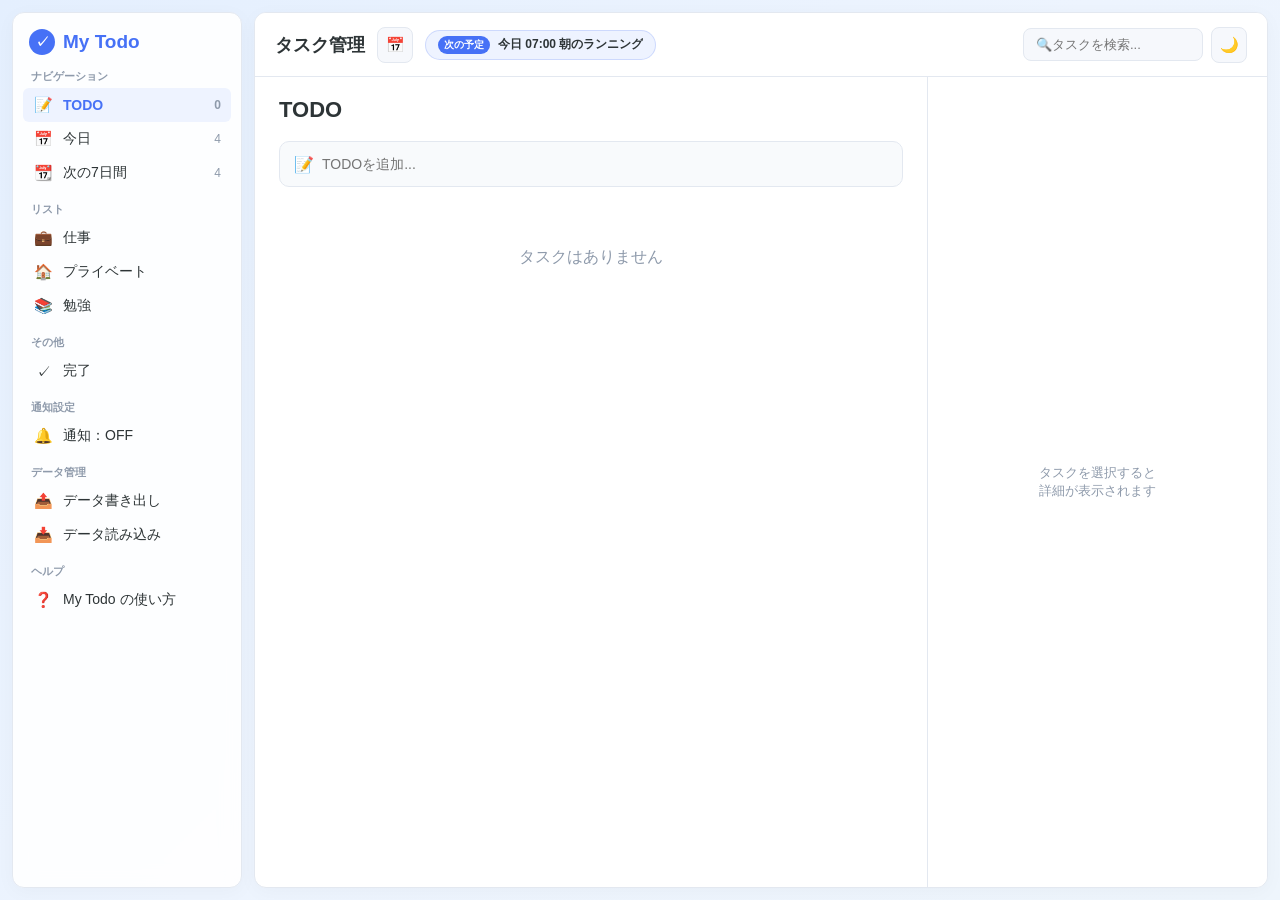
==== index.html @ b2e6bfae "２" ====
<!doctype html>
<html lang="ja">
  <head>
    <meta charset="UTF-8" />
    <meta name="viewport" content="width=device-width, initial-scale=1.0" />

    <title>My Todo</title>

    <style>
      /* =========================
   基本設定（ライト / ダーク変数）
========================= */

      :root {
        --primary: #4671f6;
        --primary-light: #eef3ff;

        --bg: #eaf1fa;
        --white: #ffffff;

        --text: #2d3436;
        --sub-text: #8e9aab;

        --border: #e3e8f0;

        --red: #ff5252;
        --yellow: #ffb300;
        --green: #2ed573;

        --sidebar-width: 230px;
        --detail-width: 340px;

        --radius: 12px;

        --body-gradient: linear-gradient(
          135deg,
          #e4effe 0%,
          #edf4fe 50%,
          #eef5fc 100%
        );
        --sidebar-bg: rgba(255, 255, 255, 0.9);
        --hover-bg: #f1f5fd;
        --search-bg: #f6f8fc;
        --add-bg: #f8fafc;
        --modal-bg: #ffffff;
        --modal-overlay: rgba(20, 25, 35, 0.3);
        --memo-content-bg: #f8fafc;
        --task-border: #f2f4f8;
      }

      /* ダークモード時の変数上書き */
      body.dark-mode {
        --primary: #5c84ff;
        --primary-light: #1e294b;

        --bg: #121824;
        --white: #1a2232;

        --text: #f1f5f9;
        --sub-text: #94a3b8;

        --border: #2a3649;

        --red: #ff6b6b;
        --yellow: #ffc107;
        --green: #2ed573;

        --body-gradient: linear-gradient(
          135deg,
          #0d111a 0%,
          #131b29 50%,
          #161f30 100%
        );
        --sidebar-bg: rgba(26, 34, 50, 0.9);
        --hover-bg: #243049;
        --search-bg: #111722;
        --add-bg: #111722;
        --modal-bg: #1a2232;
        --modal-overlay: rgba(5, 8, 13, 0.6);
        --memo-content-bg: #111722;
        --task-border: #243049;
      }

      * {
        box-sizing: border-box;
      }

      body {
        margin: 0;
        font-family:
          -apple-system, BlinkMacSystemFont, "Segoe UI", "Noto Sans JP",
          sans-serif;

        color: var(--text);
        background: var(--body-gradient);
        min-height: 100vh;
        transition:
          background 0.3s,
          color 0.3s;
      }

      button,
      input,
      textarea,
      select {
        font: inherit;
      }

      button {
        cursor: pointer;
      }

      /* =========================
   アプリ全体
========================= */

      .app {
        display: flex;
        height: 100vh;
        height: 100dvh;
        overflow: hidden;
        padding: 12px;
        gap: 12px;
        position: relative;
      }

      /* =========================
   サイドバー
========================= */

      .sidebar {
        width: var(--sidebar-width);
        background: var(--sidebar-bg);
        backdrop-filter: blur(10px);
        border: 1px solid var(--border);
        border-radius: var(--radius);

        display: flex;
        flex-direction: column;

        padding: 14px 10px;
        box-shadow: 0 4px 20px rgba(0, 0, 0, 0.03);
        overflow-y: auto;
        overflow-x: hidden;
        transition: width 0.3s, padding 0.3s;
        flex-shrink: 0;
      }

      .logo {
        display: flex;
        align-items: center;
        gap: 8px;

        padding: 2px 6px 14px;

        font-size: 19px;
        font-weight: 700;
        color: var(--primary);
      }

      .logo-icon {
        width: 26px;
        height: 26px;

        border-radius: 50%;

        background: var(--primary);
        color: white;

        display: flex;
        align-items: center;
        justify-content: center;

        font-size: 14px;
        flex-shrink: 0;
      }

      .sidebar-section {
        margin-bottom: 12px;
      }

      .sidebar-title {
        padding: 0 8px;
        margin-bottom: 4px;

        color: var(--sub-text);
        font-size: 11px;
        font-weight: 600;
        white-space: nowrap;
      }

      .nav-item {
        display: flex;
        align-items: center;
        gap: 10px;

        width: 100%;
        padding: 8px 10px;

        border: 0;
        border-radius: 6px;

        background: transparent;
        color: var(--text);

        text-align: left;
        font-size: 14px;

        transition: 0.15s;
        white-space: nowrap;
        overflow: hidden;
      }

      .nav-item:hover {
        background: var(--hover-bg);
      }

      .nav-item.active {
        background: var(--primary-light);
        color: var(--primary);
        font-weight: 600;
      }

      .nav-icon {
        width: 20px;
        text-align: center;
        flex-shrink: 0;
        font-size: 15px;
      }

      .nav-text {
        overflow: hidden;
        text-overflow: ellipsis;
      }

      .nav-count {
        margin-left: auto;
        color: var(--sub-text);
        font-size: 12px;
        flex-shrink: 0;
      }

      /* =========================
   メイン
========================= */

      .main {
        flex: 1;

        display: flex;
        flex-direction: column;

        min-width: 0;
        background: var(--white);
        border: 1px solid var(--border);
        border-radius: var(--radius);
        box-shadow: 0 4px 20px rgba(0, 0, 0, 0.03);
        overflow: hidden;
        transition:
          background 0.3s,
          border-color 0.3s;
      }

      /* =========================
   ヘッダー
========================= */

      .header {
        min-height: 64px;
        padding: 10px 20px;

        display: flex;
        align-items: center;
        justify-content: space-between;
        gap: 12px;

        background: var(--white);
        border-bottom: 1px solid var(--border);
        transition:
          background 0.3s,
          border-color 0.3s;
      }

      .header-left-group {
        display: flex;
        align-items: center;
        gap: 12px;
        min-width: 0;
        flex-shrink: 1;
      }

      .header-title {
        font-size: 18px;
        font-weight: 700;
        white-space: nowrap;
      }

      /* 「次の予定」ウィジェット */
      .header-upcoming {
        display: flex;
        align-items: center;
        gap: 8px;
        background: var(--primary-light);
        border: 1px solid rgba(70, 113, 246, 0.2);
        border-radius: 20px;
        padding: 5px 12px;
        font-size: 12px;
        color: var(--primary);
        max-width: 240px;
        cursor: pointer;
        transition: 0.15s;
        flex-shrink: 1;
        min-width: 0;
      }

      .header-upcoming:hover {
        opacity: 0.85;
      }

      .upcoming-label {
        font-weight: 700;
        font-size: 10px;
        background: var(--primary);
        color: var(--white);
        padding: 2px 6px;
        border-radius: 10px;
        white-space: nowrap;
        flex-shrink: 0;
      }

      .upcoming-content {
        font-weight: 600;
        overflow: hidden;
        text-overflow: ellipsis;
        white-space: nowrap;
        color: var(--text);
      }

      /* アイコン共通ボタン */
      .header-icon-btn {
        background: var(--search-bg);
        border: 1px solid var(--border);
        border-radius: 8px;
        width: 36px;
        height: 36px;
        display: flex;
        align-items: center;
        justify-content: center;
        font-size: 15px;
        transition: 0.15s;
        color: var(--text);
        flex-shrink: 0;
      }

      .header-icon-btn:hover {
        background: var(--primary-light);
        border-color: var(--primary);
        color: var(--primary);
      }

      .header-right {
        display: flex;
        align-items: center;
        gap: 8px;
        flex-shrink: 0;
      }

      .search {
        width: 180px;
        max-width: 100%;
        padding: 8px 12px;
        border: 1px solid var(--border);
        border-radius: 8px;
        outline: none;
        background: var(--search-bg);
        color: var(--text);
        font-size: 13px;
        transition: width 0.2s;
      }

      .search:focus {
        border-color: var(--primary);
        background: var(--white);
      }

      /* =========================
   1ヶ月カレンダーモーダル
========================= */

      .calendar-modal {
        position: fixed;
        inset: 0;
        display: none;
        align-items: center;
        justify-content: center;
        background: var(--modal-overlay);
        z-index: 300;
      }

      .calendar-modal.show {
        display: flex;
      }

      .calendar-box {
        width: 380px;
        max-width: calc(100% - 30px);
        background: var(--modal-bg);
        border: 1px solid var(--border);
        border-radius: 14px;
        padding: 25px;
        box-shadow: 0 20px 50px rgba(0, 0, 0, 0.15);
      }

      .cal-header {
        display: flex;
        align-items: center;
        justify-content: space-between;
        margin-bottom: 20px;
      }

      .cal-header h3 {
        margin: 0;
        font-size: 16px;
      }

      .cal-nav-btn {
        background: transparent;
        border: 1px solid var(--border);
        border-radius: 6px;
        width: 30px;
        height: 30px;
        display: flex;
        align-items: center;
        justify-content: center;
        color: var(--text);
      }

      .cal-nav-btn:hover {
        background: var(--hover-bg);
      }

      .cal-grid {
        display: grid;
        grid-template-columns: repeat(7, 1fr);
        gap: 4px;
        text-align: center;
      }

      .cal-weekdays {
        font-size: 12px;
        font-weight: 600;
        color: var(--sub-text);
        padding-bottom: 8px;
      }

      .cal-cell {
        aspect-ratio: 1;
        display: flex;
        flex-direction: column;
        align-items: center;
        justify-content: center;
        border-radius: 8px;
        font-size: 13px;
        cursor: pointer;
        position: relative;
        transition: 0.1s;
      }

      .cal-cell:hover {
        background: var(--primary-light);
      }

      .cal-cell.other-month {
        color: var(--sub-text);
        opacity: 0.4;
      }

      .cal-cell.today {
        border: 1px solid var(--primary);
        font-weight: bold;
      }

      .cal-cell.selected {
        background: var(--primary) !important;
        color: white;
      }

      .cal-cell-dot {
        width: 4px;
        height: 4px;
        background: var(--primary);
        border-radius: 50%;
        position: absolute;
        bottom: 5px;
      }

      .cal-cell.selected .cal-cell-dot {
        background: white;
      }

      /* =========================
   本文全文・ヘルプモーダル共通
========================= */

      .memo-modal {
        position: fixed;
        inset: 0;
        display: none;
        align-items: center;
        justify-content: center;
        background: var(--modal-overlay);
        z-index: 300;
      }

      .memo-modal.show {
        display: flex;
      }

      .memo-modal-box {
        width: 450px;
        max-width: calc(100% - 30px);
        background: var(--modal-bg);
        border: 1px solid var(--border);
        border-radius: 14px;
        padding: 25px;
        box-shadow: 0 20px 50px rgba(0, 0, 0, 0.15);
      }

      .memo-modal-header {
        display: flex;
        align-items: center;
        justify-content: space-between;
        margin-bottom: 15px;
      }

      .memo-modal-header h3 {
        margin: 0;
        font-size: 16px;
        color: var(--text);
      }

      .memo-modal-close {
        background: transparent;
        border: 0;
        font-size: 20px;
        color: var(--sub-text);
        cursor: pointer;
      }

      .memo-modal-content {
        font-size: 14px;
        line-height: 1.6;
        color: var(--text);
        white-space: pre-wrap;
        word-break: break-all;
        max-height: 350px;
        overflow-y: auto;
        background: var(--memo-content-bg);
        padding: 14px;
        border-radius: 8px;
        border: 1px solid var(--border);
      }

      /* =========================
   真ん中の1週間カレンダーバー
========================= */

      .week-strip {
        display: none;
        align-items: center;
        gap: 6px;
        overflow-x: auto;
        padding-bottom: 4px;
        max-width: 100%;
      }

      .week-strip.show {
        display: flex;
      }

      .week-strip-item {
        background: var(--white);
        border: 1px solid var(--border);
        border-radius: 8px;
        width: 38px;
        height: 44px;
        display: flex;
        flex-direction: column;
        align-items: center;
        justify-content: center;
        cursor: pointer;
        position: relative;
        transition: 0.15s;
        flex-shrink: 0;
      }

      .week-strip-item:hover {
        border-color: var(--primary);
        background: var(--primary-light);
      }

      .week-strip-item.selected {
        background: var(--primary);
        border-color: var(--primary);
        color: white;
      }

      .ws-dayname {
        font-size: 9px;
        color: var(--sub-text);
      }

      .week-strip-item.selected .ws-dayname {
        color: rgba(255, 255, 255, 0.8);
      }

      .ws-daynum {
        font-size: 12px;
        font-weight: bold;
      }

      .ws-dot {
        width: 3px;
        height: 3px;
        background: var(--primary);
        border-radius: 50%;
        position: absolute;
        bottom: 3px;
      }

      .week-strip-item.selected .ws-dot {
        background: white;
      }

      /* =========================
   コンテンツ
========================= */

      .content {
        flex: 1;
        display: flex;
        min-height: 0;
        position: relative;
      }

      /* =========================
   タスクエリア
========================= */

      .task-area {
        flex: 1;
        padding: 20px 24px;
        overflow-y: auto;
      }

      .page-top {
        display: flex;
        align-items: center;
        justify-content: space-between;
        gap: 12px;
        margin-bottom: 18px;
        flex-wrap: wrap;
      }

      .page-title {
        font-size: 22px;
        font-weight: 700;
      }

      .page-subtitle {
        margin-top: 4px;
        color: var(--sub-text);
        font-size: 13px;
        display: none;
      }

      /* 完了画面用の全削除ボタン */
      .delete-all-button {
        border: 1px solid var(--border);
        border-radius: 9px;
        padding: 8px 14px;
        background: var(--white);
        color: var(--sub-text);
        font-weight: 600;
        font-size: 13px;
        display: none;
        transition: 0.15s;
      }

      .delete-all-button.show {
        display: inline-block;
      }

      .delete-all-button:hover {
        background: var(--hover-bg);
        color: var(--text);
        border-color: var(--primary);
      }

      /* =========================
   タイトル直下のクイック追加バー
========================= */

      .add-task {
        display: flex;
        gap: 10px;
        margin-bottom: 20px;
        background: var(--add-bg);
        border: 1px solid var(--border);
        border-radius: 10px;
        padding: 8px 14px;
        align-items: center;
        transition: 0.2s;
        cursor: pointer;
      }

      .add-task:hover {
        border-color: var(--primary);
        background: var(--white);
      }

      .add-task.hidden {
        display: none;
      }

      .add-task-input-wrap {
        flex: 1;
        display: flex;
        align-items: center;
        gap: 8px;
        pointer-events: none;
      }

      .add-task-icon {
        color: var(--sub-text);
        font-size: 16px;
        flex-shrink: 0;
      }

      .add-task input {
        width: 100%;
        border: 0;
        outline: none;
        padding: 6px 0;
        background: transparent;
        font-size: 14px;
        pointer-events: none;
        color: var(--text);
      }

      /* =========================
   タスクグループ
========================= */

      .task-group {
        margin-bottom: 24px;
      }

      .group-title {
        display: flex;
        align-items: center;
        gap: 7px;
        margin-bottom: 8px;
        font-size: 13px;
        font-weight: 700;
        color: var(--sub-text);
      }

      .group-title span {
        color: var(--sub-text);
        font-weight: 400;
      }

      /* =========================
   タスク
========================= */

      .task {
        display: flex;
        align-items: center;
        gap: 12px;
        min-height: 50px;
        padding: 8px 12px;
        border-bottom: 1px solid var(--task-border);
        background: transparent;
        transition: 0.15s;
      }

      .task:hover {
        background: var(--primary-light);
        border-radius: 8px;
      }

      .checkbox {
        width: 19px;
        height: 19px;
        border: 1.5px solid var(--sub-text);
        border-radius: 4px;
        flex-shrink: 0;
        background: var(--white);
        position: relative;
      }

      .checkbox:hover {
        border-color: var(--primary);
      }

      .task:not(.completed) .checkbox:hover::after {
        content: "クリックして完了！";
        position: absolute;
        bottom: 135%;
        left: 50%;
        transform: translateX(-50%);
        background: #1e293b;
        color: #fff;
        font-size: 10px;
        font-weight: 500;
        padding: 3px 7px;
        border-radius: 4px;
        white-space: nowrap;
        pointer-events: none;
        z-index: 20;
        box-shadow: 0 2px 6px rgba(0, 0, 0, 0.15);
      }

      .task.completed .checkbox {
        background: var(--primary);
        border-color: var(--primary);
      }

      .task.completed .checkbox::after {
        content: "✓";
        position: absolute;
        color: white;
        font-size: 12px;
        font-weight: bold;
        left: 3px;
        top: -1px;
      }

      .task.completed .task-title {
        text-decoration: line-through;
        color: var(--sub-text);
      }

      .task-main {
        flex: 1;
        min-width: 0;
        cursor: pointer;
      }

      .task-title {
        font-size: 14px;
        overflow: hidden;
        text-overflow: ellipsis;
        white-space: nowrap;
      }

      .task-meta {
        display: flex;
        align-items: center;
        gap: 8px;
        margin-top: 3px;
        color: var(--sub-text);
        font-size: 11px;
        flex-wrap: wrap;
      }

      .task-memo-preview {
        overflow: hidden;
        text-overflow: ellipsis;
        white-space: nowrap;
        max-width: 200px;
        cursor: pointer;
        color: var(--sub-text);
        text-decoration: underline dotted;
      }

      .task-memo-preview:hover {
        color: var(--primary);
      }

      .priority {
        width: 6px;
        height: 6px;
        border-radius: 50%;
        flex-shrink: 0;
      }

      .priority.high {
        background: var(--red);
      }

      .priority.medium {
        background: var(--yellow);
      }

      .priority.low {
        background: var(--green);
      }

      .task-time {
        color: var(--sub-text);
        font-size: 12px;
        flex-shrink: 0;
      }

      .delete-task {
        border: 0;
        color: var(--sub-text);
        background: transparent;
        opacity: 0;
        transition: 0.15s;
        padding: 4px 8px;
        font-size: 16px;
      }

      .task:hover .delete-task {
        opacity: 1;
      }

      .delete-task:hover {
        color: var(--red);
      }

      /* =========================
   詳細パネル＆オーバーレイ
========================= */

      .detail-overlay {
        display: none;
        position: fixed;
        inset: 0;
        background: var(--modal-overlay);
        z-index: 140;
        opacity: 0;
        transition: opacity 0.25s ease;
      }

      .detail-overlay.show {
        display: block;
        opacity: 1;
      }

      .detail {
        width: var(--detail-width);
        background: var(--white);
        border-left: 1px solid var(--border);
        padding: 20px 22px;
        overflow-y: auto;
        display: flex;
        flex-direction: column;
        transition:
          background 0.3s,
          border-color 0.3s,
          transform 0.25s ease;
        flex-shrink: 0;
      }

      .detail-body {
        flex: 1;
        overflow-y: auto;
      }

      .detail-empty {
        height: 100%;
        display: flex;
        align-items: center;
        justify-content: center;
        text-align: center;
        color: var(--sub-text);
        font-size: 13px;
      }

      .detail-header {
        display: flex;
        justify-content: space-between;
        align-items: center;
        margin-bottom: 18px;
      }

      .detail-header h2 {
        margin: 0;
        font-size: 16px;
      }

      .close-detail {
        border: 0;
        background: transparent;
        color: var(--sub-text);
        font-size: 20px;
        padding: 4px 8px;
        cursor: pointer;
      }

      .detail-title {
        width: 100%;
        padding: 8px 0;
        border: 0;
        border-bottom: 1px solid var(--border);
        outline: none;
        font-size: 16px;
        font-weight: 600;
        background: transparent;
        color: var(--text);
      }

      .detail-row {
        padding: 12px 0;
        border-bottom: 1px solid var(--task-border);
      }

      .detail-label {
        margin-bottom: 6px;
        color: var(--sub-text);
        font-size: 12px;
      }

      .detail-value {
        display: flex;
        align-items: center;
        gap: 8px;
        font-size: 13px;
      }

      .form-select,
      .form-input {
        width: 100%;
        padding: 6px 10px;
        border: 1px solid var(--border);
        border-radius: 6px;
        outline: none;
        background: var(--search-bg);
        color: var(--text);
      }

      .form-select:focus,
      .form-input:focus {
        border-color: var(--primary);
        background: var(--white);
      }

      .priority-select-wrap {
        display: flex;
        align-items: center;
        gap: 10px;
      }

      .priority-badge-dot {
        width: 10px;
        height: 10px;
        border-radius: 50%;
        display: inline-block;
        flex-shrink: 0;
      }

      .priority-badge-dot.high {
        background-color: var(--red);
      }

      .priority-badge-dot.medium {
        background-color: var(--yellow);
      }

      .priority-badge-dot.low {
        background-color: var(--green);
      }

      .detail textarea {
        width: 100%;
        min-height: 120px;
        resize: vertical;
        border: 1px solid var(--border);
        border-radius: 6px;
        padding: 8px 10px;
        outline: none;
        color: var(--text);
        font-size: 13px;
        line-height: 1.5;
        background: var(--search-bg);
      }

      .detail textarea:focus {
        border-color: var(--primary);
        background: var(--white);
      }

      .detail-footer {
        padding-top: 15px;
        border-top: 1px solid var(--border);
        margin-top: auto;
        display: flex;
      }

      .save-detail-btn {
        flex: 1;
        padding: 10px;
        border: 0;
        border-radius: 8px;
        font-weight: 600;
        font-size: 14px;
        background: var(--primary);
        color: white;
        transition: 0.15s;
      }

      .save-detail-btn:hover {
        opacity: 0.9;
      }

      /* =========================
   空状態
========================= */

      .empty {
        padding: 40px 20px;
        text-align: center;
        color: var(--sub-text);
      }

      /* =========================================================
   レスポンシブ（画面分割・タブレット・画面幅短縮時の最適化）
========================================================= */

      /* 画面を半分にした時（1024px以下）のレイアウト調整 */
      @media (max-width: 1024px) {
        .sidebar {
          width: 68px;
          padding: 12px 6px;
        }

        .logo {
          justify-content: center;
          padding: 4px 0 12px;
        }

        .logo-text,
        .sidebar-title,
        .nav-text,
        .nav-count {
          display: none;
        }

        .nav-item {
          justify-content: center;
          padding: 10px 0;
        }

        .header-upcoming {
          max-width: 160px;
        }

        .search {
          width: 130px;
        }
      }

      /* 画面幅900px以下（画面を細めに半分分割した場合） */
      @media (max-width: 900px) {
        .app {
          padding: 0;
          gap: 0;
        }

        .sidebar {
          border-radius: 0;
          border-top: 0;
          border-bottom: 0;
          border-left: 0;
        }

        .main {
          border-radius: 0;
          border: 0;
        }

        /* 詳細パネルをドロワー化 */
        .detail {
          position: fixed;
          top: 0;
          right: 0;
          bottom: 0;
          width: 320px;
          max-width: 85vw;
          z-index: 150;
          box-shadow: -4px 0 25px rgba(0, 0, 0, 0.15);
          transform: translateX(100%);
        }

        .detail.mobile-show {
          transform: translateX(0);
        }

        .delete-task {
          opacity: 1;
        }
      }

      /* 画面幅640px以下（完全なスマホ・狭いウィンドウ幅） */
      @media (max-width: 640px) {
        .header {
          padding: 8px 12px;
        }

        .header-title {
          font-size: 15px;
        }

        .header-upcoming {
          display: none;
        }

        .search {
          width: 100px;
          font-size: 12px;
          padding: 6px 8px;
        }

        .task-area {
          padding: 16px 12px;
        }

        .page-title {
          font-size: 18px;
        }

        .week-strip-item {
          width: 34px;
          height: 40px;
        }

        .add-task {
          padding: 6px 10px;
        }
      }
    </style>
  </head>

  <body>
    <div class="app">
      <!-- =====================
        サイドバー
  ====================== -->

      <aside class="sidebar">
        <div class="logo">
          <div class="logo-icon">✓</div>
          <span class="logo-text">My Todo</span>
        </div>

        <div class="sidebar-section">
          <div class="sidebar-title">ナビゲーション</div>

          <button class="nav-item active" data-filter="memo" title="TODO">
            <span class="nav-icon">📝</span>
            <span class="nav-text">TODO</span>
            <span class="nav-count" id="memoCount">0</span>
          </button>

          <button class="nav-item" data-filter="today" title="今日">
            <span class="nav-icon">📅</span>
            <span class="nav-text">今日</span>
            <span class="nav-count" id="todayCount">0</span>
          </button>

          <button class="nav-item" data-filter="week" title="次の7日間">
            <span class="nav-icon">📆</span>
            <span class="nav-text">次の7日間</span>
            <span class="nav-count" id="weekCount">0</span>
          </button>
        </div>

        <div class="sidebar-section">
          <div class="sidebar-title">リスト</div>

          <button class="nav-item" data-category="仕事" title="仕事">
            <span class="nav-icon">💼</span>
            <span class="nav-text">仕事</span>
          </button>

          <button
            class="nav-item"
            data-category="プライベート"
            title="プライベート"
          >
            <span class="nav-icon">🏠</span>
            <span class="nav-text">プライベート</span>
          </button>

          <button class="nav-item" data-category="勉強" title="勉強">
            <span class="nav-icon">📚</span>
            <span class="nav-text">勉強</span>
          </button>
        </div>

        <div class="sidebar-section">
          <div class="sidebar-title">その他</div>

          <button class="nav-item" data-filter="completed" title="完了">
            <span class="nav-icon">✓</span>
            <span class="nav-text">完了</span>
          </button>
        </div>

        <!-- =====================
         プッシュ通知設定
    ====================== -->

        <div class="sidebar-section">
          <div class="sidebar-title">通知設定</div>

          <button class="nav-item" id="notificationBtn" title="通知のON/OFF切替">
            <span class="nav-icon">🔔</span>
            <span class="nav-text" id="notificationText">通知：OFF</span>
          </button>
        </div>

        <!-- =====================
         バックアップ機能
    ====================== -->

        <div class="sidebar-section">
          <div class="sidebar-title">データ管理</div>

          <button class="nav-item" id="exportBtn" title="データ書き出し">
            <span class="nav-icon">📤</span>
            <span class="nav-text">データ書き出し</span>
          </button>

          <button class="nav-item" id="importBtn" title="データ読み込み">
            <span class="nav-icon">📥</span>
            <span class="nav-text">データ読み込み</span>
          </button>
          <input
            type="file"
            id="importFile"
            accept=".json"
            style="display: none"
          />
        </div>

        <!-- =====================
         ヘルプ
    ====================== -->

        <div class="sidebar-section">
          <div class="sidebar-title">ヘルプ</div>

          <button class="nav-item" id="helpBtn" title="My Todo の使い方">
            <span class="nav-icon">❓</span>
            <span class="nav-text"> My Todo の使い方</span>
          </button>
        </div>
      </aside>

      <!-- =====================
        メイン
  ====================== -->

      <main class="main">
        <header class="header">
          <div class="header-left-group">
            <div class="header-title">タスク管理</div>

            <button
              class="header-icon-btn"
              id="openCalendarModal"
              title="月間カレンダーを開く"
            >
              📅
            </button>

            <div class="header-upcoming" id="upcomingTask">
              <span class="upcoming-label">次の予定</span>
              <span class="upcoming-content" id="upcomingTaskText"
                >予定なし</span
              >
            </div>
          </div>

          <div class="header-right">
            <input
              type="text"
              id="search"
              class="search"
              placeholder="🔍タスクを検索..."
            />

            <!-- ダークモード切り替えボタン -->
            <button
              class="header-icon-btn"
              id="darkModeBtn"
              title="ダークモード切替"
            >
              🌙
            </button>
          </div>
        </header>

        <div class="content">
          <!-- =====================
           タスクエリア
      ====================== -->

          <section class="task-area">
            <div class="page-top">
              <div>
                <div class="page-title" id="pageTitle">TODO</div>

                <div class="page-subtitle" id="pageSubtitle">
                  一時的なメモや未整理のタスク
                </div>
              </div>

              <div class="week-strip" id="weekStrip"></div>

              <button class="delete-all-button" id="deleteAllCompleted">
                完了済みのタスクを全削除
              </button>
            </div>

            <!-- クイック追加 -->

            <div class="add-task" id="quickAddTaskContainer">
              <div
                class="add-task-input-wrap"
                id="taskInputWrap"
                style="display: none"
              >
                <span class="add-task-icon">＋</span>
                <input
                  type="text"
                  id="quickInput"
                  placeholder="タスクを追加..."
                  readonly
                />
              </div>

              <div class="add-task-input-wrap" id="memoInputWrap">
                <span class="add-task-icon">📝</span>
                <input
                  type="text"
                  id="quickMemoInput"
                  placeholder="TODOを追加..."
                  readonly
                />
              </div>
            </div>

            <!-- タスク一覧 -->

            <div id="taskList"></div>
          </section>

          <!-- オーバーレイ（モバイル・ハーフスクリーン時用） -->
          <div class="detail-overlay" id="detailOverlay"></div>

          <!-- =====================
           詳細
      ====================== -->

          <aside class="detail" id="detailPanel">
            <div class="detail-empty">
              タスクを選択すると<br />
              詳細が表示されます
            </div>
          </aside>
        </div>
      </main>
    </div>

    <!-- =========================
     月間カレンダーモーダル
========================= -->

    <div class="calendar-modal" id="calendarModal">
      <div class="calendar-box">
        <div class="cal-header">
          <button class="cal-nav-btn" id="calPrevMonth">‹</button>
          <h3 id="calMonthTitle">2026年 9月</h3>
          <button class="cal-nav-btn" id="calNextMonth">›</button>
        </div>
        <div class="cal-grid cal-weekdays">
          <div>日</div>
          <div>月</div>
          <div>火</div>
          <div>水</div>
          <div>木</div>
          <div>金</div>
          <div>土</div>
        </div>
        <div class="cal-grid" id="calDaysGrid"></div>
      </div>
    </div>

    <!-- =========================
     本文全文表示モーダル
========================= -->

    <div class="memo-modal" id="memoModal">
      <div class="memo-modal-box">
        <div class="memo-modal-header">
          <h3 id="memoModalTitle">本文全文</h3>
          <button class="memo-modal-close" id="memoModalClose">×</button>
        </div>
        <div class="memo-modal-content" id="memoModalBody"></div>
      </div>
    </div>

    <!-- =========================
     使い方説明モーダル
========================= -->

    <div class="memo-modal" id="helpModal">
      <div class="memo-modal-box">
        <div class="memo-modal-header">
          <h3>❓ My Todo の使い方</h3>
          <button class="memo-modal-close" id="helpModalClose">×</button>
        </div>
        <div class="memo-modal-content">
          <b>1. タスクの追加と管理</b><br />
          ・「TODO」や「今日」、「次の7日間」からタスクを追加・確認できます。<br />
          ・タスクをクリックすると、詳細パネルで時間や優先度、メモを変更できます。<br />
          ・タスクのメモをクリックして全文を表示できます。<br />

          <b>2. タスクの検索</b><br />
          ・画面右上の「タスクを検索...」ボックスにキーワードを入力すると、一致するタスクをリアルタイムに絞り込んで表示できます。<br />

          <b>3. 次の予定機能</b><br />
          ・画面上部にある「次の予定」をクリックすると、一番近い予定の詳細（日付・時間・メモ）をその場で確認できます。<br />

          <b>4. ダークモード切り替え</b><br />
          ・画面右上の 🌙 マーク（または ☀️ マーク）を押すことで、画面のテーマをダークモード／ライトモードに切り替えることができます。<br />

          <b>5. プッシュ通知機能（ON/OFF切替・手動消去）</b><br />
          ・サイドバーの「通知：OFF/ON」ボタンを押すことで、いつでも通知の有効化と無効化を切り替えられます。<br />
          ・時間になると届く通知は、クリックするまで画面に残り続けます。<br />

          <b>6. データの保存と復元</b><br />
          ・📤データ書き出し：いま登録されているすべてのタスクを、ファイルとして保存（バックアップ）できます。<br />
          ・📥データ読み込み：バックアップしたデータを他の端末などで読み込むことでデータを引き継いで使用することができます。<br />

          <b>※注意</b>
          過ぎた予定は、ページの再読み込み（更新）をしないと「次の予定」に表示し続けてしまうことがあります。
        </div>
      </div>
    </div>

    <script>
      /* ==================================================
   TODO APP
================================================== */

      /* =========================
   初期データ
========================= */

      const initialTasks = [
        {
          id: 1,
          title: "朝のランニング",
          category: "プライベート",
          date: getToday(),
          time: "07:00",
          priority: "medium",
          completed: false,
          memo: "",
        },
        {
          id: 2,
          title: "メールを確認する",
          category: "仕事",
          date: getToday(),
          time: "09:00",
          priority: "high",
          completed: false,
          memo: "",
        },
        {
          id: 3,
          title: "仕事の報告書を作成",
          category: "仕事",
          date: getToday(),
          time: "13:00",
          priority: "high",
          completed: false,
          memo: "午後までに完成させる。提出先のフォーマットや上長への確認事項を忘れずにチェックする。",
        },
        {
          id: 4,
          title: "本を読む",
          category: "プライベート",
          date: getToday(),
          time: "22:00",
          priority: "low",
          completed: false,
          memo: "",
        },
        {
          id: 5,
          title: "会議に出席",
          category: "仕事",
          date: getTomorrow(),
          time: "13:00",
          priority: "high",
          completed: false,
          memo: "",
        },
        {
          id: 6,
          title: "仕事の報告書を確認",
          category: "仕事",
          date: getTomorrow(),
          time: "10:00",
          priority: "medium",
          completed: false,
          memo: "",
        },
        {
          id: 7,
          title: "家族に電話する",
          category: "プライベート",
          date: getDateAfter(2),
          time: "19:00",
          priority: "low",
          completed: false,
          memo: "",
        },
        {
          id: 8,
          title: "JavaScriptの勉強",
          category: "勉強",
          date: getDateAfter(3),
          time: "20:00",
          priority: "medium",
          completed: false,
          memo: "DOM操作について勉強。イベントリスナーやローカルストレージの活用方法を深掘りする。",
        },
      ];

      /* =========================
   データ
========================= */

      let tasks =
        JSON.parse(localStorage.getItem("myTodoTasks")) || initialTasks;

      let currentFilter = "memo";
      let currentCategory = null;
      let selectedTaskId = null;
      let selectedDateFilter = null;

      let calCurrentYear = new Date().getFullYear();
      let calCurrentMonth = new Date().getMonth();

      /* =========================
   ダークモード初期化
========================= */

      const darkModeBtn = document.getElementById("darkModeBtn");
      const savedDarkMode = localStorage.getItem("myTodoDarkMode") === "true";

      function updateDarkModeButtonTitle() {
        const isDark = document.body.classList.contains("dark-mode");
        darkModeBtn.title = isDark ? "ライトモード切替" : "ダークモード切替";
      }

      if (savedDarkMode) {
        document.body.classList.add("dark-mode");
        darkModeBtn.textContent = "☀️";
      }
      updateDarkModeButtonTitle();

      darkModeBtn.addEventListener("click", () => {
        document.body.classList.toggle("dark-mode");
        const isDark = document.body.classList.contains("dark-mode");
        localStorage.setItem("myTodoDarkMode", isDark);
        darkModeBtn.textContent = isDark ? "☀️" : "🌙";
        updateDarkModeButtonTitle();
      });

      /* =========================
   日付
========================= */

      function getToday() {
        const date = new Date();
        return formatDate(date);
      }

      function getTomorrow() {
        const date = new Date();
        date.setDate(date.getDate() + 1);
        return formatDate(date);
      }

      function getDateAfter(days) {
        const date = new Date();
        date.setDate(date.getDate() + days);
        return formatDate(date);
      }

      function formatDate(date) {
        const y = date.getFullYear();
        const m = String(date.getMonth() + 1).padStart(2, "0");
        const d = String(date.getDate()).padStart(2, "0");
        return `${y}-${m}-${d}`;
      }

      // 現在の「HH:MM」文字列を取得するヘルパー
      function getCurrentTimeString() {
        const now = new Date();
        const h = String(now.getHours()).padStart(2, "0");
        const m = String(now.getMinutes()).padStart(2, "0");
        return `${h}:${m}`;
      }

      /* =========================
   ヘルパー機能（今日を含めず、明日から7日間内か判定）
========================= */

      function isWithinNext7Days(dateStr) {
        if (!dateStr) return false;

        const tomorrow = new Date();
        tomorrow.setDate(tomorrow.getDate() + 1);
        tomorrow.setHours(0, 0, 0, 0);

        const limit = new Date();
        limit.setDate(limit.getDate() + 7);
        limit.setHours(23, 59, 59, 999);

        const date = new Date(dateStr);
        return date >= tomorrow && date <= limit;
      }

      /* =========================
   保存
========================= */

      function saveTasks() {
        localStorage.setItem("myTodoTasks", JSON.stringify(tasks));
        updateUpcomingTask();
      }

      /* =========================
   直近の予定更新
========================= */

      function updateUpcomingTask() {
        const container = document.getElementById("upcomingTask");
        const textEl = document.getElementById("upcomingTaskText");
        if (!textEl) return;

        const todayStr = getToday();
        const currentTimeStr = getCurrentTimeString();

        // 期限が未来、または「今日かつ現在時刻以降」の未完了タスクを対象にする
        const upcomingTasks = tasks.filter((task) => {
          if (task.completed || !task.date) return false;
          if (task.date > todayStr) return true;
          if (task.date === todayStr) {
            if (!task.time) return true; // 時間指定なしなら当日中ずっと対象
            return task.time >= currentTimeStr; // 現在時刻以降の時間
          }
          return false;
        });

        upcomingTasks.sort((a, b) => {
          const aDateTime = `${a.date} ${a.time || "23:59"}`;
          const bDateTime = `${b.date} ${b.time || "23:59"}`;
          return aDateTime.localeCompare(bDateTime);
        });

        const nextTask = upcomingTasks[0];

        if (nextTask) {
          let dateDisplay = "";
          if (nextTask.date === todayStr) {
            dateDisplay = "今日";
          } else if (nextTask.date === getTomorrow()) {
            dateDisplay = "明日";
          } else {
            const d = new Date(nextTask.date);
            dateDisplay = `${d.getMonth() + 1}/${d.getDate()}`;
          }

          const timeDisplay = nextTask.time ? ` ${nextTask.time}` : "";
          textEl.textContent = `${dateDisplay}${timeDisplay} ${nextTask.title}`;

          container.onclick = () => {
            const memoText = nextTask.memo
              ? nextTask.memo
              : "（メモはありません）";
            const timeStr = nextTask.time ? ` [${nextTask.time}]` : "";
            const dateStr = `【${nextTask.date}${timeStr}】\n\n`;

            document.getElementById("memoModalTitle").textContent =
              nextTask.title;
            document.getElementById("memoModalBody").textContent =
              dateStr + memoText;
            document.getElementById("memoModal").classList.add("show");
          };
        } else {
          textEl.textContent = "直近の予定はありません";
          container.onclick = null;
        }
      }

      /* =========================
   タスクID
========================= */

      function generateId() {
        return Date.now() + Math.floor(Math.random() * 1000);
      }

      /* =========================
   月間カレンダー描画
========================= */

      function renderMonthCalendar() {
        const titleEl = document.getElementById("calMonthTitle");
        const gridEl = document.getElementById("calDaysGrid");

        titleEl.textContent = `${calCurrentYear}年 ${calCurrentMonth + 1}月`;
        gridEl.innerHTML = "";

        const firstDayIndex = new Date(
          calCurrentYear,
          calCurrentMonth,
          1,
        ).getDay();
        const lastDay = new Date(
          calCurrentYear,
          calCurrentMonth + 1,
          0,
        ).getDate();
        const prevLastDay = new Date(
          calCurrentYear,
          calCurrentMonth,
          0,
        ).getDate();

        for (let i = firstDayIndex; i > 0; i--) {
          const dayNum = prevLastDay - i + 1;
          const m = calCurrentMonth === 0 ? 12 : calCurrentMonth;
          const y = calCurrentMonth === 0 ? calCurrentYear - 1 : calCurrentYear;
          const dateStr = `${y}-${String(m).padStart(2, "0")}-${String(dayNum).padStart(2, "0")}`;
          createCell(gridEl, dayNum, dateStr, true);
        }

        for (let i = 1; i <= lastDay; i++) {
          const m = calCurrentMonth + 1;
          const dateStr = `${calCurrentYear}-${String(m).padStart(2, "0")}-${String(i).padStart(2, "0")}`;
          createCell(gridEl, i, dateStr, false);
        }

        const totalCells = firstDayIndex + lastDay;
        const nextDaysCount =
          totalCells <= 35 ? 35 - totalCells : 42 - totalCells;
        for (let i = 1; i <= nextDaysCount; i++) {
          const m = calCurrentMonth === 11 ? 1 : calCurrentMonth + 2;
          const y =
            calCurrentMonth === 11 ? calCurrentYear + 1 : calCurrentYear;
          const dateStr = `${y}-${String(m).padStart(2, "0")}-${String(i).padStart(2, "0")}`;
          createCell(gridEl, i, dateStr, true);
        }
      }

      function createCell(gridEl, dayNum, dateStr, isOtherMonth) {
        const cell = document.createElement("div");
        cell.className = "cal-cell";
        if (isOtherMonth) cell.classList.add("other-month");
        if (dateStr === getToday()) cell.classList.add("today");
        if (dateStr === selectedDateFilter) cell.classList.add("selected");

        const hasTask = tasks.some((task) => task.date === dateStr);

        let html = `<span>${dayNum}</span>`;
        if (hasTask) {
          html += `<span class="cal-cell-dot"></span>`;
        }
        cell.innerHTML = html;

        cell.addEventListener("click", () => {
          selectedDateFilter = dateStr;
          currentFilter = "date";
          currentCategory = null;

          document
            .querySelectorAll(".nav-item")
            .forEach((item) => item.classList.remove("active"));

          updatePageTitle();
          renderTasks();
          document.getElementById("calendarModal").classList.remove("show");
        });

        gridEl.appendChild(cell);
      }

      document.getElementById("calPrevMonth").addEventListener("click", () => {
        calCurrentMonth--;
        if (calCurrentMonth < 0) {
          calCurrentMonth = 11;
          calCurrentYear--;
        }
        renderMonthCalendar();
      });

      document.getElementById("calNextMonth").addEventListener("click", () => {
        calCurrentMonth++;
        if (calCurrentMonth > 11) {
          calCurrentMonth = 0;
          calCurrentYear++;
        }
        renderMonthCalendar();
      });

      const calendarModal = document.getElementById("calendarModal");
      document
        .getElementById("openCalendarModal")
        .addEventListener("click", () => {
          if (selectedDateFilter) {
            const parts = selectedDateFilter.split("-");
            calCurrentYear = Number(parts[0]);
            calCurrentMonth = Number(parts[1]) - 1;
          }
          renderMonthCalendar();
          calendarModal.classList.add("show");
        });

      calendarModal.addEventListener("click", (e) => {
        if (e.target === calendarModal) {
          calendarModal.classList.remove("show");
        }
      });

      /* =========================
   次の7日間用の1週間バー描画
========================= */

      function renderWeekStrip() {
        const stripEl = document.getElementById("weekStrip");
        stripEl.innerHTML = "";

        const dayNames = ["日", "月", "火", "水", "木", "金", "土"];

        // 明日（1日後）からスタートして7日間分を表示する
        for (let i = 1; i <= 7; i++) {
          const d = new Date();
          d.setDate(d.getDate() + i);
          const dateStr = formatDate(d);
          const dayName = dayNames[d.getDay()];
          const dayNum = d.getDate();

          const item = document.createElement("div");
          item.className = "week-strip-item";
          if (dateStr === selectedDateFilter) {
            item.classList.add("selected");
          }

          const hasTask = tasks.some((task) => task.date === dateStr);

          let html = `
      <span class="ws-dayname">${dayName}</span>
      <span class="ws-daynum">${dayNum}</span>
    `;
          if (hasTask) {
            html += `<span class="ws-dot"></span>`;
          }
          item.innerHTML = html;

          item.addEventListener("click", () => {
            if (selectedDateFilter === dateStr) {
              selectedDateFilter = null;
              currentFilter = "week";
            } else {
              selectedDateFilter = dateStr;
              currentFilter = "date";
            }
            updatePageTitle();
            renderTasks();
            renderWeekStrip();
          });

          stripEl.appendChild(item);
        }
      }

      /* =========================
   タスク表示
========================= */

      function renderTasks() {
        const list = document.getElementById("taskList");
        const search = document.getElementById("search").value.toLowerCase();

        let filtered = tasks.filter((task) => {
          if (search && !task.title.toLowerCase().includes(search)) {
            return false;
          }

          if (selectedDateFilter) {
            return task.date === selectedDateFilter;
          }

          if (currentCategory) {
            return (
              task.date &&
              isWithinNext7Days(task.date) &&
              task.category === currentCategory
            );
          }

          if (currentFilter === "today") {
            const todayStr = getToday();
            return (
              task.date === todayStr ||
              (!task.completed && task.date && task.date < todayStr)
            );
          }

          if (currentFilter === "week") {
            return (
              isWithinNext7Days(task.date) ||
              (!task.completed &&
                task.date &&
                task.date < getToday() &&
                task.date !== getToday())
            );
          }

          if (currentFilter === "completed") {
            return task.completed;
          }

          if (currentFilter === "memo") {
            return !task.date && !task.completed;
          }

          return true;
        });

        filtered.sort((a, b) => {
          const aDate = `${a.date || ""} ${a.time || ""}`;
          const bDate = `${b.date || ""} ${b.time || ""}`;
          return aDate.localeCompare(bDate);
        });

        if (filtered.length === 0) {
          list.innerHTML = `
      <div class="empty">
        タスクはありません
      </div>
    `;
          return;
        }

        const groups = {};
        filtered.forEach((task) => {
          let key = task.date || "TODO";
          const todayStr = getToday();
          const currentTimeStr = getCurrentTimeString();

          // 過去の日付、または「今日かつ時間が過ぎている」未完了タスクは「過ぎた予定（OVERDUE）」グループにまとめる
          if (!task.completed && task.date) {
            if (
              task.date < todayStr ||
              (task.date === todayStr &&
                task.time &&
                task.time < currentTimeStr)
            ) {
              if (
                currentFilter === "today" ||
                currentFilter === "week" ||
                selectedDateFilter
              ) {
                key = "OVERDUE";
              }
            }
          }

          if (!groups[key]) {
            groups[key] = [];
          }
          groups[key].push(task);
        });

        list.innerHTML = "";

        const sortedGroupKeys = Object.keys(groups).sort((a, b) => {
          if (a === "OVERDUE") return -1;
          if (b === "OVERDUE") return 1;
          return a.localeCompare(b);
        });

        sortedGroupKeys.forEach((date) => {
          const groupTasks = groups[date];
          const group = document.createElement("div");
          group.className = "task-group";

          const title = document.createElement("div");
          title.className = "group-title";
          title.innerHTML = `
      ${getGroupTitle(date)}
      <span>${groupTasks.length}</span>
    `;

          group.appendChild(title);

          groupTasks.forEach((task) => {
            group.appendChild(createTaskElement(task));
          });

          list.appendChild(group);
        });
      }

      /* =========================
   グループタイトル
========================= */

      function getGroupTitle(date) {
        if (date === "OVERDUE") {
          return "⚠️ 過ぎた予定";
        }
        if (date === "TODO" || !date) {
          return "TODO";
        }
        if (date === getToday()) {
          return "今日";
        }
        if (date === getTomorrow()) {
          return "明日";
        }
        const d = new Date(date);
        return `${d.getMonth() + 1}月${d.getDate()}日`;
      }

      /* =========================
   タスクHTML
========================= */

      function createTaskElement(task) {
        const element = document.createElement("div");
        element.className = "task" + (task.completed ? " completed" : "");

        const priorityHtml = task.date
          ? `<span class="priority ${task.priority}"></span>`
          : "";
        const defaultTitle = task.date ? "（新規タスク）" : "（新規TODO）";

        const memoPreviewHtml = task.memo
          ? `<div class="task-memo-preview" data-action="open-memo" data-id="${task.id}" title="クリックして全文を表示">${escapeHTML(task.memo)}</div>`
          : "";

        element.innerHTML = `
    <button
      class="checkbox"
      data-action="complete"
      data-id="${task.id}">
    </button>

    <div
      class="task-main"
      data-action="detail"
      data-id="${task.id}"
    >
      <div class="task-title">
        ${escapeHTML(task.title || defaultTitle)}
      </div>
      <div class="task-meta">
        ${priorityHtml}
        <span>
          ${escapeHTML(task.category || "TODO")}
        </span>
        ${memoPreviewHtml}
      </div>
    </div>

    ${task.time ? `<div class="task-time">${task.time}</div>` : ""}

    <button
      class="delete-task"
      data-action="delete"
      data-id="${task.id}"
    >
      ×
    </button>
  `;

        return element;
      }

      /* =========================
   HTMLエスケープ
========================= */

      function escapeHTML(value) {
        return value
          .replaceAll("&", "&amp;")
          .replaceAll("<", "&lt;")
          .replaceAll(">", "&gt;")
          .replaceAll('"', "&quot;")
          .replaceAll("'", "&#039;");
      }

      /* =========================
   タスク操作クリックイベント
========================= */

      document.getElementById("taskList").addEventListener("click", (event) => {
        const target = event.target.closest("[data-action]");
        if (!target) return;

        const id = Number(target.dataset.id);
        const action = target.dataset.action;

        if (action === "complete") {
          toggleTask(id);
        }
        if (action === "delete") {
          deleteTask(id);
        }
        if (action === "detail") {
          showDetail(id);
        }
        if (action === "open-memo") {
          event.stopPropagation();
          openMemoModal(id);
        }
      });

      /* =========================
   本文全文モーダル表示
========================= */

      const memoModal = document.getElementById("memoModal");
      const memoModalClose = document.getElementById("memoModalClose");

      function openMemoModal(id) {
        const task = tasks.find((t) => t.id === id);
        if (!task || !task.memo) return;

        document.getElementById("memoModalTitle").textContent =
          task.title || "本文詳細";
        document.getElementById("memoModalBody").textContent = task.memo;
        memoModal.classList.add("show");
      }

      memoModalClose.addEventListener("click", () => {
        memoModal.classList.remove("show");
      });

      memoModal.addEventListener("click", (e) => {
        if (e.target === memoModal) {
          memoModal.classList.remove("show");
        }
      });

      /* =========================
   使い方説明モーダル制御
========================= */

      const helpModal = document.getElementById("helpModal");
      const helpBtn = document.getElementById("helpBtn");
      const helpModalClose = document.getElementById("helpModalClose");

      helpBtn.addEventListener("click", () => {
        helpModal.classList.add("show");
      });

      helpModalClose.addEventListener("click", () => {
        helpModal.classList.remove("show");
      });

      helpModal.addEventListener("click", (e) => {
        if (e.target === helpModal) {
          helpModal.classList.remove("show");
        }
      });

      /* =========================
   完了
========================= */

      function toggleTask(id) {
        const task = tasks.find((task) => task.id === id);
        if (!task) return;

        task.completed = !task.completed;

        saveTasks();
        renderTasks();
        updateCounts();
        if (currentFilter === "week" || selectedDateFilter) {
          renderWeekStrip();
        }

        if (selectedTaskId === id) {
          showDetail(id);
        }
      }

      /* =========================
   削除
========================= */

      function deleteTask(id) {
        tasks = tasks.filter((task) => task.id !== id);

        saveTasks();
        renderTasks();
        updateCounts();
        if (currentFilter === "week" || selectedDateFilter) {
          renderWeekStrip();
        }

        if (selectedTaskId === id) {
          selectedTaskId = null;
          closeDetailPanel();
        }
      }

      /* =========================
   完了したタスクを全削除
========================= */

      document
        .getElementById("deleteAllCompleted")
        .addEventListener("click", () => {
          if (!confirm("完了済みのタスクをすべて削除しますか？")) return;

          tasks = tasks.filter((task) => !task.completed);

          saveTasks();
          renderTasks();
          updateCounts();
          if (currentFilter === "week" || selectedDateFilter) {
            renderWeekStrip();
          }

          if (selectedTaskId !== null) {
            const selectedTask = tasks.find((t) => t.id === selectedTaskId);
            if (!selectedTask) {
              selectedTaskId = null;
              closeDetailPanel();
            }
          }
        });

      /* =========================
   詳細表示
========================= */

      function showDetail(id) {
        const task = tasks.find((task) => task.id === id);
        if (!task) return;

        selectedTaskId = id;
        renderDetailEditForm(task);

        if (window.innerWidth <= 900) {
          document.getElementById("detailPanel").classList.add("mobile-show");
          document.getElementById("detailOverlay").classList.add("show");
        }
      }

      /* =========================
   詳細の編集フォーム表示
========================= */

      function renderDetailEditForm(task) {
        const panel = document.getElementById("detailPanel");

        if (!task.date) {
          panel.innerHTML = `
      <div class="detail-header">
        <h2>TODO編集</h2>
        <button class="close-detail" id="closeDetail">×</button>
      </div>

      <div class="detail-body">
        <input
          class="detail-title"
          id="detailTitle"
          value="${escapeHTML(task.title)}"
          placeholder="TODOのタイトル..."
        >

        <div class="detail-row" style="border-bottom: none;">
          <div class="detail-label">本文</div>
          <textarea
            id="detailMemo"
            placeholder="TODOの詳細を入力..."
          >${escapeHTML(task.memo || "")}</textarea>
        </div>
      </div>

      <div class="detail-footer">
        <button class="save-detail-btn" id="saveDetailBtn">保存</button>
      </div>
    `;

          document
            .getElementById("closeDetail")
            .addEventListener("click", closeDetailPanel);
          document
            .getElementById("saveDetailBtn")
            .addEventListener("click", saveDetailAndClose);
          return;
        }

        panel.innerHTML = `
    <div class="detail-header">
      <h2>タスク編集</h2>
      <button class="close-detail" id="closeDetail">×</button>
    </div>

    <div class="detail-body">
      <input
        class="detail-title"
        id="detailTitle"
        value="${escapeHTML(task.title)}"
        placeholder="タイトルを入力..."
      >

      <div class="detail-row">
        <div class="detail-label">カテゴリ</div>
        <div class="detail-value">
          <select class="form-select" id="detailCategory">
            <option ${task.category === "仕事" ? "selected" : ""}>仕事</option>
            <option ${task.category === "プライベート" ? "selected" : ""}>プライベート</option>
            <option ${task.category === "勉強" ? "selected" : ""}>勉強</option>
          </select>
        </div>
      </div>

      <div class="detail-row">
        <div class="detail-label">期限</div>
        <input class="form-input" type="date" id="detailDate" value="${task.date || ""}">
      </div>

      <div class="detail-row">
        <div class="detail-label">時間</div>
        <input class="form-input" type="time" id="detailTime" value="${task.time || ""}">
      </div>

      <div class="detail-row">
        <div class="detail-label">優先度</div>
        <div class="priority-select-wrap">
          <span class="priority-badge-dot ${task.priority}" id="priorityIndicator"></span>
          <select class="form-select" id="detailPriority">
            <option value="low" ${task.priority === "low" ? "selected" : ""}>🟢 低</option>
            <option value="medium" ${task.priority === "medium" ? "selected" : ""}>🟡 中</option>
            <option value="high" ${task.priority === "high" ? "selected" : ""}>🔴 高</option>
          </select>
        </div>
      </div>

      <div class="detail-row" style="border-bottom: none;">
        <div class="detail-label">メモ</div>
        <textarea id="detailMemo" placeholder="メモを入力...">${escapeHTML(task.memo || "")}</textarea>
      </div>
    </div>

    <div class="detail-footer">
      <button class="save-detail-btn" id="saveDetailBtn">保存</button>
    </div>
  `;

        const priorityEl = document.getElementById("detailPriority");
        if (priorityEl) {
          priorityEl.addEventListener("change", () => {
            const indicator = document.getElementById("priorityIndicator");
            if (indicator) {
              indicator.className = `priority-badge-dot ${priorityEl.value}`;
            }
          });
        }

        document
          .getElementById("closeDetail")
          .addEventListener("click", closeDetailPanel);
        document
          .getElementById("saveDetailBtn")
          .addEventListener("click", saveDetailAndClose);
      }

      /* =========================
   詳細の保存処理
========================= */

      function saveDetailAndClose() {
        const task = tasks.find((task) => task.id === selectedTaskId);
        if (!task) return;

        const titleEl = document.getElementById("detailTitle");
        if (titleEl) task.title = titleEl.value;

        if (!task.date) {
          const memoEl = document.getElementById("detailMemo");
          if (memoEl) task.memo = memoEl.value;
        } else {
          const categoryEl = document.getElementById("detailCategory");
          if (categoryEl) task.category = categoryEl.value;

          const dateEl = document.getElementById("detailDate");
          if (dateEl) task.date = dateEl.value;

          const timeEl = document.getElementById("detailTime");
          if (timeEl) task.time = timeEl.value;

          const priorityEl = document.getElementById("detailPriority");
          if (priorityEl) task.priority = priorityEl.value;

          const memoEl = document.getElementById("detailMemo");
          if (memoEl) task.memo = memoEl.value;
        }

        saveTasks();
        renderTasks();
        updateCounts();
        if (currentFilter === "week" || selectedDateFilter) {
          renderWeekStrip();
        }

        closeDetailPanel();
      }

      function closeDetailPanel() {
        selectedTaskId = null;
        const panel = document.getElementById("detailPanel");
        panel.classList.remove("mobile-show");
        document.getElementById("detailOverlay").classList.remove("show");
        panel.innerHTML = `
    <div class="detail-empty">
      タスクを選択すると<br>
      詳細が表示されます
    </div>
  `;
      }

      document.getElementById("detailOverlay").addEventListener("click", closeDetailPanel);

      /* =========================
   クイック追加欄をクリックして新規作成
========================= */

      const quickAddTaskContainer = document.getElementById(
        "quickAddTaskContainer",
      );

      quickAddTaskContainer.addEventListener("click", () => {
        const isMemoMode =
          currentFilter === "memo" && !currentCategory && !selectedDateFilter;

        const tempTask = {
          id: generateId(),
          title: "",
          category: isMemoMode ? "TODO" : currentCategory || "仕事",
          date: isMemoMode ? "" : selectedDateFilter || getToday(),
          time: "",
          priority: isMemoMode ? "none" : "medium",
          completed: false,
          memo: "",
        };

        selectedTaskId = tempTask.id;
        renderDetailEditForm(tempTask);

        if (window.innerWidth <= 900) {
          document.getElementById("detailPanel").classList.add("mobile-show");
          document.getElementById("detailOverlay").classList.add("show");
        }

        const saveBtn = document.getElementById("saveDetailBtn");
        if (saveBtn) {
          saveBtn.onclick = () => {
            const titleEl = document.getElementById("detailTitle");
            if (titleEl) tempTask.title = titleEl.value;

            if (!tempTask.date) {
              const memoEl = document.getElementById("detailMemo");
              if (memoEl) tempTask.memo = memoEl.value;
            } else {
              const categoryEl = document.getElementById("detailCategory");
              if (categoryEl) tempTask.category = categoryEl.value;

              const dateEl = document.getElementById("detailDate");
              if (dateEl) tempTask.date = dateEl.value;

              const timeEl = document.getElementById("detailTime");
              if (timeEl) tempTask.time = timeEl.value;

              const priorityEl = document.getElementById("detailPriority");
              if (priorityEl) tempTask.priority = priorityEl.value;

              const memoEl = document.getElementById("detailMemo");
              if (memoEl) tempTask.memo = memoEl.value;
            }

            tasks.push(tempTask);
            saveTasks();
            renderTasks();
            updateCounts();
            if (currentFilter === "week" || selectedDateFilter) {
              renderWeekStrip();
            }

            closeDetailPanel();
          };
        }

        setTimeout(() => {
          const titleInput = document.getElementById("detailTitle");
          if (titleInput) titleInput.focus();
        }, 50);
      });

      /* =========================
   ESCで閉じる
========================= */

      document.addEventListener("keydown", (event) => {
        if (event.key === "Escape") {
          calendarModal.classList.remove("show");
          memoModal.classList.remove("show");
          helpModal.classList.remove("show");
          closeDetailPanel();
        }
      });

      /* =========================
   サイドバー
========================= */

      document.querySelectorAll(".nav-item").forEach((button) => {
        button.addEventListener("click", () => {
          if (
            button.id === "exportBtn" ||
            button.id === "importBtn" ||
            button.id === "helpBtn" ||
            button.id === "notificationBtn"
          )
            return;

          document
            .querySelectorAll(".sidebar-section .nav-item")
            .forEach((item) => item.classList.remove("active"));
          button.classList.add("active");

          currentCategory = button.dataset.category || null;
          selectedDateFilter = null;

          if (button.dataset.filter) {
            currentFilter = button.dataset.filter;
          }

          if (currentCategory) {
            currentFilter = "all";
          }

          updatePageTitle();
          renderTasks();
        });
      });

      /* =========================
   ページタイトル & 入力バー表示切り替え
========================= */

      function updatePageTitle() {
        const title = document.getElementById("pageTitle");
        const weekStrip = document.getElementById("weekStrip");
        const deleteAllBtn = document.getElementById("deleteAllCompleted");
        const quickAddTaskContainer = document.getElementById(
          "quickAddTaskContainer",
        );
        const taskInputWrap = document.getElementById("taskInputWrap");
        const memoInputWrap = document.getElementById("memoInputWrap");

        if (
          (currentFilter === "week" || selectedDateFilter) &&
          !currentCategory
        ) {
          weekStrip.classList.add("show");
          renderWeekStrip();
        } else {
          weekStrip.classList.remove("show");
        }

        if (
          currentFilter === "completed" &&
          !selectedDateFilter &&
          !currentCategory
        ) {
          deleteAllBtn.classList.add("show");
          quickAddTaskContainer.classList.add("hidden");
        } else {
          deleteAllBtn.classList.remove("show");
          quickAddTaskContainer.classList.remove("hidden");
        }

        if (
          currentFilter === "memo" &&
          !currentCategory &&
          !selectedDateFilter
        ) {
          taskInputWrap.style.display = "none";
          memoInputWrap.style.display = "flex";
        } else {
          taskInputWrap.style.display = "flex";
          memoInputWrap.style.display = "none";
        }

        if (selectedDateFilter) {
          const d = new Date(selectedDateFilter);
          title.textContent = `${d.getMonth() + 1}月${d.getDate()}日`;
          return;
        }

        if (currentCategory) {
          title.textContent = currentCategory;
          return;
        }

        const titles = {
          today: "今日",
          week: "次の7日間",
          memo: "TODO",
          completed: "完了",
        };

        title.textContent = titles[currentFilter] || "タスク";
      }

      /* =========================
   件数
========================= */

      function updateCounts() {
        const today = tasks.filter(
          (task) => task.date === getToday() && !task.completed,
        ).length;
        const week = tasks.filter(
          (task) => isWithinNext7Days(task.date) && !task.completed,
        ).length;
        const memo = tasks.filter(
          (task) => !task.date && !task.completed,
        ).length;

        document.getElementById("todayCount").textContent = today;
        document.getElementById("weekCount").textContent = week;
        document.getElementById("memoCount").textContent = memo;
      }

      /* =========================
   検索
========================= */

      document.getElementById("search").addEventListener("input", renderTasks);

      /* =========================
   プッシュ通知機能（ON/OFF切替・手動消去対応）
========================= */

      const notificationBtn = document.getElementById("notificationBtn");
      const notificationText = document.getElementById("notificationText");

      // ユーザーが手動で保存した通知ON/OFF設定（デフォルトはfalse）
      let isNotificationEnabled = localStorage.getItem("myTodoNotificationEnabled") === "true";

      function updateNotificationButtonUI() {
        if (!notificationText) return;
        if (Notification.permission === "granted" && isNotificationEnabled) {
          notificationText.textContent = "通知：ON";
          notificationBtn.classList.add("active");
        } else {
          notificationText.textContent = "通知：OFF";
          notificationBtn.classList.remove("active");
        }
      }

      updateNotificationButtonUI();

      if (notificationBtn) {
        notificationBtn.addEventListener("click", () => {
          if (!("Notification" in window)) {
            alert("このブラウザはプッシュ通知に対応していません。");
            return;
          }

          if (Notification.permission === "granted") {
            // すでにブラウザ権限がある場合は、ON/OFFをトグル切り替え
            isNotificationEnabled = !isNotificationEnabled;
            localStorage.setItem("myTodoNotificationEnabled", isNotificationEnabled);
            updateNotificationButtonUI();

            if (isNotificationEnabled) {
              new Notification("My Todo", {
                body: "通知が有効になりました！",
                requireInteraction: true // クリックするまで消えない
              });
            }
          } else if (Notification.permission === "denied") {
            alert("ブラウザの設定で通知がブロックされています。ブラウザのサイト設定から許可に変更してください。");
          } else {
            // まだ許可を求めていない場合はリクエストを送る
            Notification.requestPermission().then((permission) => {
              if (permission === "granted") {
                isNotificationEnabled = true;
                localStorage.setItem("myTodoNotificationEnabled", true);
                updateNotificationButtonUI();
                new Notification("My Todo", {
                  body: "通知の許可が完了し、ONになりました！",
                  requireInteraction: true
                });
              } else {
                alert("通知の権限が拒否されました。");
              }
            });
          }
        });
      }

      const notifiedTaskIds = new Set();

      setInterval(() => {
        // 権限があり、かつユーザーが通知を「ON」にしているときのみ通知する
        if (Notification.permission !== "granted" || !isNotificationEnabled) return;

        const todayStr = getToday();
        const currentTimeStr = getCurrentTimeString();

        tasks.forEach((task) => {
          if (task.completed || !task.date || !task.time) return;

          if (task.date === todayStr && task.time === currentTimeStr) {
            if (!notifiedTaskIds.has(task.id)) {
              notifiedTaskIds.add(task.id);
              
              // requireInteraction: true により、ユーザーがクリックするまで通知が消えずに残り続けます
              new Notification("【My Todo】 " + task.title, {
                body: `時間になりました (${task.time})\n${task.memo ? task.memo : "メモはありません"}`,
                requireInteraction: true
              });
            }
          }
        });
      }, 60000);

      /* =========================
   バックアップ機能（JSON書き出し・読み込み）
========================= */

      document.getElementById("exportBtn").addEventListener("click", () => {
        const dataStr =
          "data:text/json;charset=utf-8," +
          encodeURIComponent(JSON.stringify(tasks, null, 2));
        const downloadAnchor = document.createElement("a");
        const dateStr = new Date().toISOString().slice(0, 10);

        downloadAnchor.setAttribute("href", dataStr);
        downloadAnchor.setAttribute(
          "download",
          `mytodo_backup_${dateStr}.json`,
        );
        document.body.appendChild(downloadAnchor);
        downloadAnchor.click();
        downloadAnchor.remove();
      });

      document.getElementById("importBtn").addEventListener("click", () => {
        document.getElementById("importFile").click();
      });

      document
        .getElementById("importFile")
        .addEventListener("change", (event) => {
          const file = event.target.files[0];
          if (!file) return;

          const reader = new FileReader();
          reader.onload = (e) => {
            try {
              const importedData = JSON.parse(e.target.result);
              if (Array.isArray(importedData)) {
                if (
                  confirm(
                    `移行データから ${importedData.length} 件のタスクを読み込みます。現在のデータに上書きしますか？`,
                  )
                ) {
                  tasks = importedData;
                  saveTasks();
                  renderTasks();
                  updateCounts();
                  updateUpcomingTask();
                  alert("バックアップの復元が完了しました！");
                }
              } else {
                alert("ファイルの形式が正しくありません。");
              }
            } catch (err) {
              alert("JSONファイルの解析に失敗しました。");
            }
            event.target.value = "";
          };
          reader.readAsText(file);
        });

      /* =========================
   initialization
========================= */

      renderTasks();
      updateCounts();
      updatePageTitle();
      updateUpcomingTask();
    </script>
  </body>
</html>
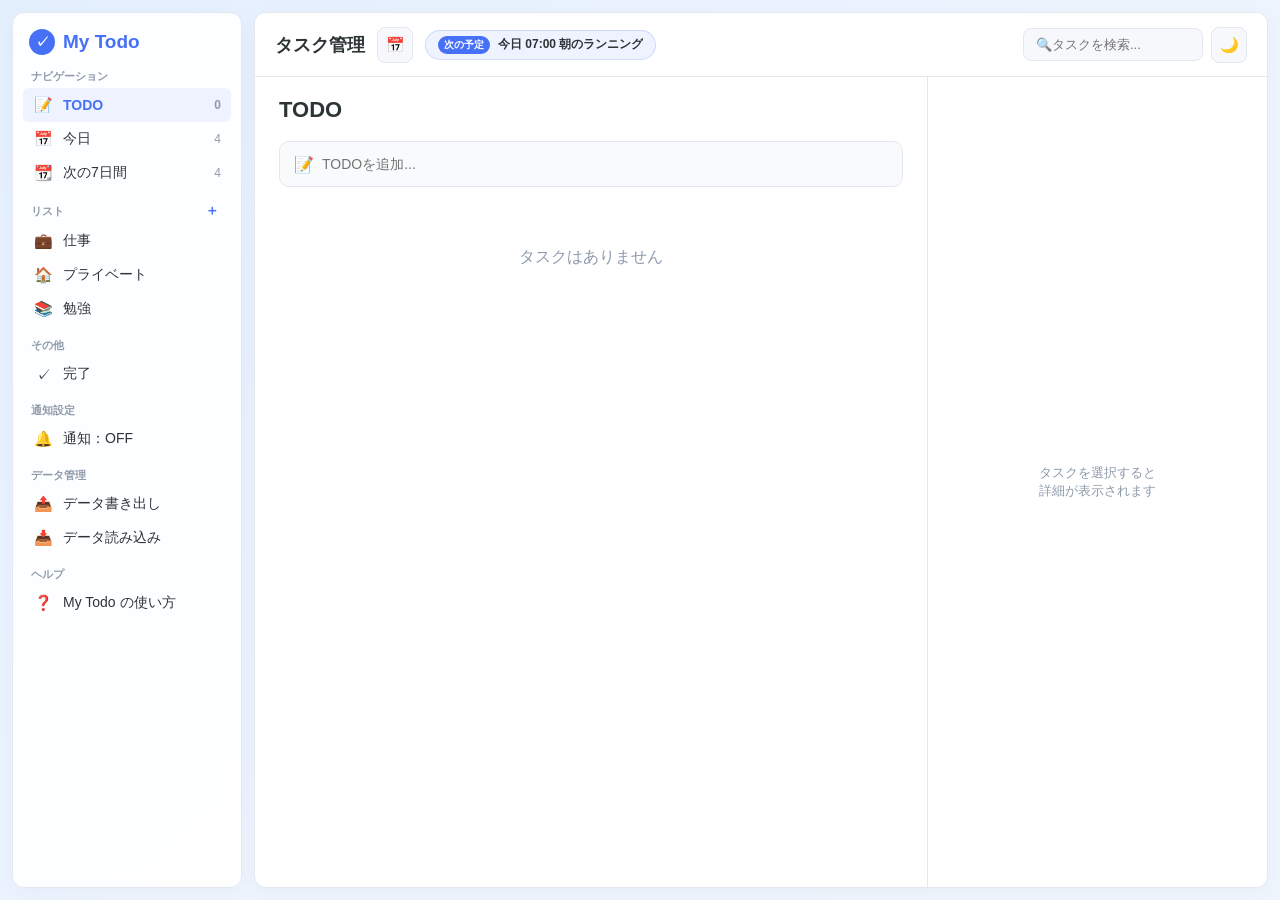
==== commit 2fa00261: "7" ====
--- a/index.html
+++ b/index.html
@@ -187,6 +187,23 @@
         font-size: 11px;
         font-weight: 600;
         white-space: nowrap;
+        display: flex;
+        align-items: center;
+        justify-content: space-between;
+      }
+
+      .add-category-btn {
+        background: transparent;
+        border: 0;
+        color: var(--primary);
+        font-size: 14px;
+        font-weight: bold;
+        padding: 0 4px;
+        cursor: pointer;
+      }
+
+      .add-category-btn:hover {
+        opacity: 0.8;
       }
 
       .nav-item {
@@ -209,6 +226,7 @@
         transition: 0.15s;
         white-space: nowrap;
         overflow: hidden;
+        position: relative;
       }
 
       .nav-item:hover {
@@ -238,6 +256,24 @@
         color: var(--sub-text);
         font-size: 12px;
         flex-shrink: 0;
+      }
+
+      .delete-category-btn {
+        display: none;
+        margin-left: auto;
+        background: transparent;
+        border: 0;
+        color: var(--sub-text);
+        font-size: 13px;
+        padding: 0 4px;
+      }
+
+      .nav-item:hover .delete-category-btn {
+        display: inline-block;
+      }
+
+      .delete-category-btn:hover {
+        color: var(--red);
       }
 
       /* =========================
@@ -551,12 +587,11 @@
         font-size: 14px;
         line-height: 1.6;
         color: var(--text);
-        white-space: pre-wrap;
         word-break: break-all;
-        max-height: 350px;
+        max-height: 70vh;
         overflow-y: auto;
         background: var(--memo-content-bg);
-        padding: 14px;
+        padding: 18px;
         border-radius: 8px;
         border: 1px solid var(--border);
       }
@@ -1271,26 +1306,12 @@
         </div>
 
         <div class="sidebar-section">
-          <div class="sidebar-title">リスト</div>
-
-          <button class="nav-item" data-category="仕事" title="仕事">
-            <span class="nav-icon">💼</span>
-            <span class="nav-text">仕事</span>
-          </button>
-
-          <button
-            class="nav-item"
-            data-category="プライベート"
-            title="プライベート"
-          >
-            <span class="nav-icon">🏠</span>
-            <span class="nav-text">プライベート</span>
-          </button>
-
-          <button class="nav-item" data-category="勉強" title="勉強">
-            <span class="nav-icon">📚</span>
-            <span class="nav-text">勉強</span>
-          </button>
+          <div class="sidebar-title">
+            <span>リスト</span>
+            <button class="add-category-btn" id="addCategoryBtn" title="リストを追加">＋</button>
+          </div>
+
+          <div id="categoryListContainer"></div>
         </div>
 
         <div class="sidebar-section">
@@ -1512,36 +1533,62 @@
 ========================= -->
 
     <div class="memo-modal" id="helpModal">
-      <div class="memo-modal-box">
+      <div class="memo-modal-box" style="width: 650px;">
         <div class="memo-modal-header">
           <h3>❓ My Todo の使い方</h3>
           <button class="memo-modal-close" id="helpModalClose">×</button>
         </div>
-        <div class="memo-modal-content">
-          <b>1. タスクの追加と管理</b><br />
-          ・「TODO」や「今日」、「次の7日間」からタスクを追加・確認できます。<br />
-          ・タスクをクリックすると、詳細パネルで時間や優先度、メモを変更できます。<br />
-          ・タスクのメモをクリックして全文を表示できます。<br />
-
-          <b>2. タスクの検索</b><br />
-          ・画面右上の「タスクを検索...」ボックスにキーワードを入力すると、一致するタスクをリアルタイムに絞り込んで表示できます。<br />
-
-          <b>3. 次の予定機能</b><br />
-          ・画面上部にある「次の予定」をクリックすると、一番近い予定の詳細（日付・時間・メモ）をその場で確認できます。<br />
-
-          <b>4. ダークモード切り替え</b><br />
-          ・画面右上の 🌙 マーク（または ☀️ マーク）を押すことで、画面のテーマをダークモード／ライトモードに切り替えることができます。<br />
-
-          <b>5. プッシュ通知機能（ON/OFF切替・手動消去）</b><br />
-          ・サイドバーの「通知：OFF/ON」ボタンを押すことで、いつでも通知の有効化と無効化を切り替えられます。<br />
-          ・時間になると届く通知は、クリックするまで画面に残り続けます。<br />
-
-          <b>6. データの保存と復元</b><br />
-          ・📤データ書き出し：いま登録されているすべてのタスクを、ファイルとして保存（バックアップ）できます。<br />
-          ・📥データ読み込み：バックアップしたデータを他の端末などで読み込むことでデータを引き継いで使用することができます。<br />
-
-          <b>※注意</b>
-          過ぎた予定は、ページの再読み込み（更新）をしないと「次の予定」に表示し続けてしまうことがあります。
+        <div class="memo-modal-content" style="display: flex; flex-direction: column; gap: 16px;">
+          <div>
+            <b style="font-size: 15px; color: var(--primary);">1. タスクの追加と管理</b>
+            <div style="margin-top: 4px;">
+              ・「TODO」や「今日」、「次の7日間」からタスクを追加・確認できます。<br />
+              ・タスクをクリックすると、詳細パネルで時間や優先度、メモを変更できます。<br />
+              ・タスクのメモをクリックして全文を表示できます。
+            </div>
+          </div>
+
+          <div>
+            <b style="font-size: 15px; color: var(--primary);">2. 次の予定機能</b>
+            <div style="margin-top: 4px;">
+              ・画面上部にある「次の予定」をクリックすると、一番近い予定の詳細（日付・時間・メモ）をその場で確認できます。<br />
+              <span style="color: var(--sub-text); font-size: 12px;">※注意：過ぎた予定は、ページの再読み込み（更新）をしないと表示し続けてしまうことがあります。</span>
+            </div>
+          </div>
+
+          <div>
+            <b style="font-size: 15px; color: var(--primary);">3. タスクの検索</b>
+            <div style="margin-top: 4px;">
+              ・画面右上の「タスクを検索...」ボックスにキーワードを入力すると、一致するタスクをリアルタイムに絞り込んで表示できます。
+            </div>
+          </div>
+
+          <div>
+            <b style="font-size: 15px; color: var(--primary);">4. プッシュ通知機能（ON/OFF切替・手動消去）</b>
+            <div style="margin-top: 4px;">
+              ・サイドバーの「通知：OFF/ON」ボタンを押すことで、いつでも通知の有効化と無効化を切り替えられます。<br />
+              ・時間になると届く通知は、クリックするまで画面に残り続けます。<br />
+              ・<b>通知がONにできない場合：</b>アドレスバーの鍵マーク（🔒）から「サイトの設定」→「通知」を許可にしてください。<br />
+              ・<b>それでも通知がこない場合：</b>Windowsの「設定」アプリを開き、「システム」→「通知」がONになっているか確認してください。<br />
+              <span style="color: var(--sub-text); font-size: 12px;">※注意：インターネットに接続し、サイトを開いている状態でないと通知は届きません。（※画面を直接見ていなくても、バックグラウンドや別タブで開いていれば届きます）</span>
+            </div>
+          </div>
+
+          <div>
+            <b style="font-size: 15px; color: var(--primary);">5. データの保存と復元</b>
+            <div style="margin-top: 4px;">
+              ・<b>📤データ書き出し：</b>いま登録されているすべてのタスクを、ファイルとして保存（バックアップ）できます。<br />
+              ・<b>📥データ読み込み：</b>バックアップしたデータを他の端末などで読み込むことでデータを引き継いで使用することができます。<br />
+              <span style="color: var(--sub-text); font-size: 12px;">※注意：ブラウザの閲覧履歴やキャッシュを削除すると、登録したタスクデータが消えてしまうことがあります。定期的に「データ書き出し」でバックアップを取っておくことをおすすめします。</span>
+            </div>
+          </div>
+
+          <div>
+            <b style="font-size: 15px; color: var(--primary);">6. ダークモード切り替え</b>
+            <div style="margin-top: 4px;">
+              ・画面右上の 🌙 マーク（または ☀️ マーク）を押すことで、画面のテーマをダークモード／ライトモードに切り替えられます。
+            </div>
+          </div>
         </div>
       </div>
     </div>
@@ -1638,12 +1685,21 @@
         },
       ];
 
+      const initialCategories = [
+        { name: "仕事", icon: "💼" },
+        { name: "プライベート", icon: "🏠" },
+        { name: "勉強", icon: "📚" }
+      ];
+
       /* =========================
    データ
 ========================= */
 
       let tasks =
         JSON.parse(localStorage.getItem("myTodoTasks")) || initialTasks;
+
+      let categories =
+        JSON.parse(localStorage.getItem("myTodoCategories")) || initialCategories;
 
       let currentFilter = "memo";
       let currentCategory = null;
@@ -1742,6 +1798,85 @@
         localStorage.setItem("myTodoTasks", JSON.stringify(tasks));
         updateUpcomingTask();
       }
+
+      function saveCategories() {
+        localStorage.setItem("myTodoCategories", JSON.stringify(categories));
+      }
+
+      /* =========================
+   リスト（カテゴリ）管理機能
+========================= */
+
+      function renderCategories() {
+        const container = document.getElementById("categoryListContainer");
+        if (!container) return;
+        container.innerHTML = "";
+
+        categories.forEach((cat) => {
+          const btn = document.createElement("button");
+          btn.className = "nav-item";
+          btn.dataset.category = cat.name;
+          btn.title = cat.name;
+
+          if (currentCategory === cat.name) {
+            btn.classList.add("active");
+          }
+
+          btn.innerHTML = `
+            <span class="nav-icon">${cat.icon || "📁"}</span>
+            <span class="nav-text">${escapeHTML(cat.name)}</span>
+            <button class="delete-category-btn" data-cat-name="${escapeHTML(cat.name)}" title="リストを削除">×</button>
+          `;
+
+          btn.addEventListener("click", (e) => {
+            if (e.target.classList.contains("delete-category-btn")) return;
+            
+            document.querySelectorAll(".sidebar-section .nav-item").forEach((item) => item.classList.remove("active"));
+            btn.classList.add("active");
+
+            currentCategory = cat.name;
+            selectedDateFilter = null;
+            currentFilter = "all";
+
+            updatePageTitle();
+            renderTasks();
+          });
+
+          const deleteBtn = btn.querySelector(".delete-category-btn");
+          deleteBtn.addEventListener("click", (e) => {
+            e.stopPropagation();
+            if (confirm(`リスト「${cat.name}」を削除しますか？`)) {
+              categories = categories.filter((c) => c.name !== cat.name);
+              saveCategories();
+              if (currentCategory === cat.name) {
+                currentCategory = null;
+                currentFilter = "memo";
+                document.querySelector('[data-filter="memo"]').classList.add("active");
+              }
+              renderCategories();
+              updatePageTitle();
+              renderTasks();
+            }
+          });
+
+          container.appendChild(btn);
+        });
+      }
+
+      document.getElementById("addCategoryBtn").addEventListener("click", () => {
+        const name = prompt("新しいリスト名を入力してください:");
+        if (!name || !name.trim()) return;
+        const trimmedName = name.trim();
+
+        if (categories.some((c) => c.name === trimmedName)) {
+          alert("同じ名前のリストが既に存在します。");
+          return;
+        }
+
+        categories.push({ name: trimmedName, icon: "📁" });
+        saveCategories();
+        renderCategories();
+      });
 
       /* =========================
    直近の予定更新
@@ -1797,6 +1932,7 @@
 
             document.getElementById("memoModalTitle").textContent =
               nextTask.title;
+            document.getElementById("memoModalBody").style.whiteSpace = "pre-wrap";
             document.getElementById("memoModalBody").textContent =
               dateStr + memoText;
             document.getElementById("memoModal").classList.add("show");
@@ -2246,6 +2382,7 @@
 
         document.getElementById("memoModalTitle").textContent =
           task.title || "本文詳細";
+        document.getElementById("memoModalBody").style.whiteSpace = "pre-wrap";
         document.getElementById("memoModalBody").textContent = task.memo;
         memoModal.classList.add("show");
       }
@@ -2413,6 +2550,11 @@
           return;
         }
 
+        const categoryOptionsHtml = categories.map((c) => {
+          const selected = task.category === c.name ? "selected" : "";
+          return `<option value="${escapeHTML(c.name)}" ${selected}>${escapeHTML(c.name)}</option>`;
+        }).join("");
+
         panel.innerHTML = `
     <div class="detail-header">
       <h2>タスク編集</h2>
@@ -2431,9 +2573,7 @@
         <div class="detail-label">カテゴリ</div>
         <div class="detail-value">
           <select class="form-select" id="detailCategory">
-            <option ${task.category === "仕事" ? "selected" : ""}>仕事</option>
-            <option ${task.category === "プライベート" ? "selected" : ""}>プライベート</option>
-            <option ${task.category === "勉強" ? "selected" : ""}>勉強</option>
+            ${categoryOptionsHtml}
           </select>
         </div>
       </div>
@@ -2557,10 +2697,12 @@
         const isMemoMode =
           currentFilter === "memo" && !currentCategory && !selectedDateFilter;
 
+        const defaultCategoryName = categories.length > 0 ? categories[0].name : "仕事";
+
         const tempTask = {
           id: generateId(),
           title: "",
-          category: isMemoMode ? "TODO" : currentCategory || "仕事",
+          category: isMemoMode ? "TODO" : currentCategory || defaultCategoryName,
           date: isMemoMode ? "" : selectedDateFilter || getToday(),
           time: "",
           priority: isMemoMode ? "none" : "medium",
@@ -2634,10 +2776,10 @@
       });
 
       /* =========================
-   サイドバー
-========================= */
-
-      document.querySelectorAll(".nav-item").forEach((button) => {
+   サイドバー固定ナビゲーションボタン
+========================= */
+
+      document.querySelectorAll(".sidebar-section .nav-item").forEach((button) => {
         button.addEventListener("click", () => {
           if (
             button.id === "exportBtn" ||
@@ -2652,15 +2794,11 @@
             .forEach((item) => item.classList.remove("active"));
           button.classList.add("active");
 
-          currentCategory = button.dataset.category || null;
+          currentCategory = null;
           selectedDateFilter = null;
 
           if (button.dataset.filter) {
             currentFilter = button.dataset.filter;
-          }
-
-          if (currentCategory) {
-            currentFilter = "all";
           }
 
           updatePageTitle();
@@ -2770,7 +2908,6 @@
       const notificationBtn = document.getElementById("notificationBtn");
       const notificationText = document.getElementById("notificationText");
 
-      // ユーザーが手動で保存した通知ON/OFF設定（デフォルトはfalse）
       let isNotificationEnabled = localStorage.getItem("myTodoNotificationEnabled") === "true";
 
       function updateNotificationButtonUI() {
@@ -2794,7 +2931,6 @@
           }
 
           if (Notification.permission === "granted") {
-            // すでにブラウザ権限がある場合は、ON/OFFをトグル切り替え
             isNotificationEnabled = !isNotificationEnabled;
             localStorage.setItem("myTodoNotificationEnabled", isNotificationEnabled);
             updateNotificationButtonUI();
@@ -2802,13 +2938,12 @@
             if (isNotificationEnabled) {
               new Notification("My Todo", {
                 body: "通知が有効になりました！",
-                requireInteraction: true // クリックするまで消えない
+                requireInteraction: true
               });
             }
           } else if (Notification.permission === "denied") {
             alert("ブラウザの設定で通知がブロックされています。ブラウザのサイト設定から許可に変更してください。");
           } else {
-            // まだ許可を求めていない場合はリクエストを送る
             Notification.requestPermission().then((permission) => {
               if (permission === "granted") {
                 isNotificationEnabled = true;
@@ -2829,7 +2964,6 @@
       const notifiedTaskIds = new Set();
 
       setInterval(() => {
-        // 権限があり、かつユーザーが通知を「ON」にしているときのみ通知する
         if (Notification.permission !== "granted" || !isNotificationEnabled) return;
 
         const todayStr = getToday();
@@ -2842,7 +2976,6 @@
             if (!notifiedTaskIds.has(task.id)) {
               notifiedTaskIds.add(task.id);
               
-              // requireInteraction: true により、ユーザーがクリックするまで通知が消えずに残り続けます
               new Notification("【My Todo】 " + task.title, {
                 body: `時間になりました (${task.time})\n${task.memo ? task.memo : "メモはありません"}`,
                 requireInteraction: true
@@ -2915,6 +3048,7 @@
    initialization
 ========================= */
 
+      renderCategories();
       renderTasks();
       updateCounts();
       updatePageTitle();
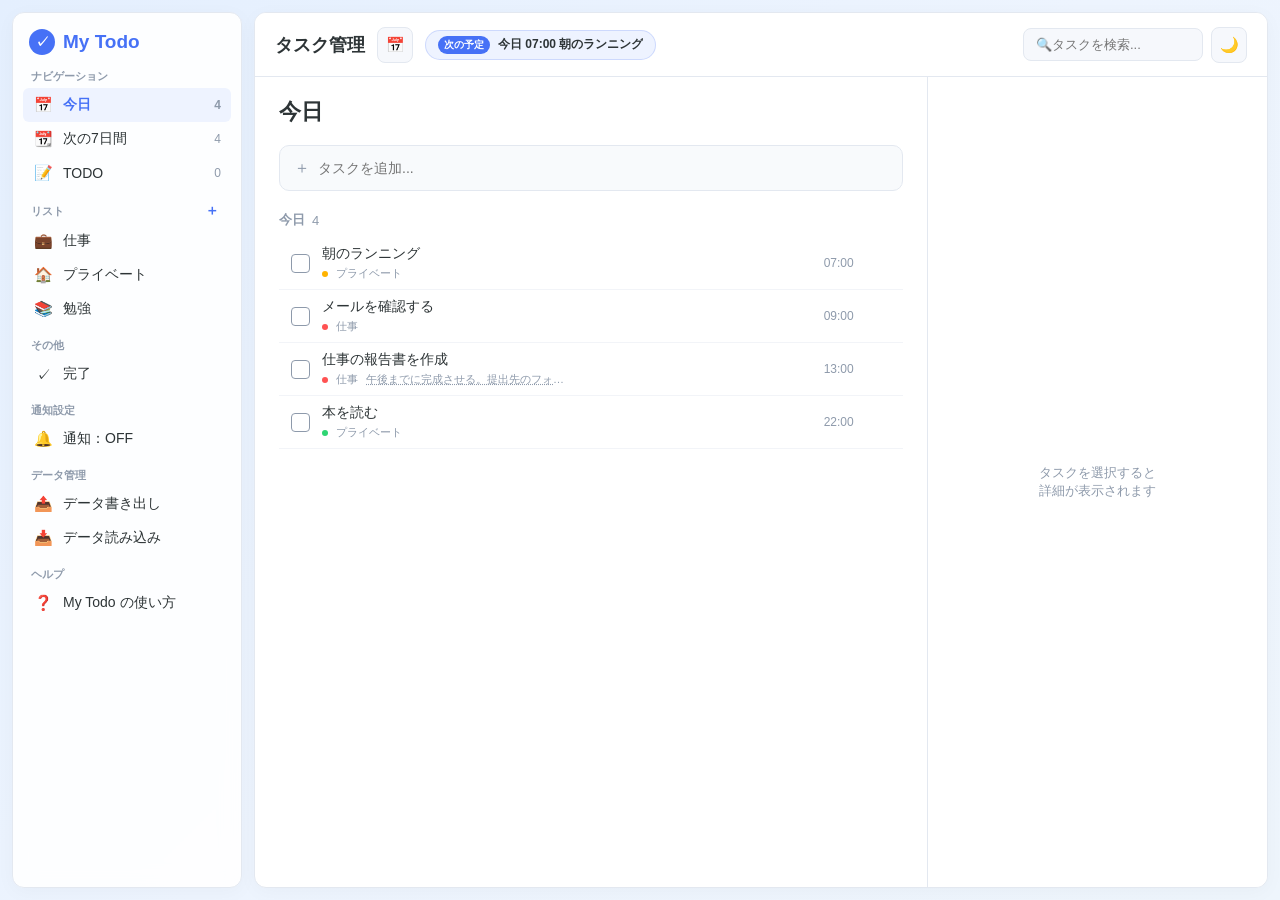
==== commit 6cde916b: "1" ====
--- a/index.html
+++ b/index.html
@@ -1286,13 +1286,7 @@
         <div class="sidebar-section">
           <div class="sidebar-title">ナビゲーション</div>
 
-          <button class="nav-item active" data-filter="memo" title="TODO">
-            <span class="nav-icon">📝</span>
-            <span class="nav-text">TODO</span>
-            <span class="nav-count" id="memoCount">0</span>
-          </button>
-
-          <button class="nav-item" data-filter="today" title="今日">
+          <button class="nav-item active" data-filter="today" title="今日">
             <span class="nav-icon">📅</span>
             <span class="nav-text">今日</span>
             <span class="nav-count" id="todayCount">0</span>
@@ -1302,6 +1296,12 @@
             <span class="nav-icon">📆</span>
             <span class="nav-text">次の7日間</span>
             <span class="nav-count" id="weekCount">0</span>
+          </button>
+
+          <button class="nav-item" data-filter="memo" title="TODO">
+            <span class="nav-icon">📝</span>
+            <span class="nav-text">TODO</span>
+            <span class="nav-count" id="memoCount">0</span>
           </button>
         </div>
 
@@ -1426,7 +1426,7 @@
           <section class="task-area">
             <div class="page-top">
               <div>
-                <div class="page-title" id="pageTitle">TODO</div>
+                <div class="page-title" id="pageTitle">今日</div>
 
                 <div class="page-subtitle" id="pageSubtitle">
                   一時的なメモや未整理のタスク
@@ -1446,7 +1446,6 @@
               <div
                 class="add-task-input-wrap"
                 id="taskInputWrap"
-                style="display: none"
               >
                 <span class="add-task-icon">＋</span>
                 <input
@@ -1457,7 +1456,7 @@
                 />
               </div>
 
-              <div class="add-task-input-wrap" id="memoInputWrap">
+              <div class="add-task-input-wrap" id="memoInputWrap" style="display: none">
                 <span class="add-task-icon">📝</span>
                 <input
                   type="text"
@@ -1542,14 +1541,22 @@
           <div>
             <b style="font-size: 15px; color: var(--primary);">1. タスクの追加と管理</b>
             <div style="margin-top: 4px;">
-              ・「TODO」や「今日」、「次の7日間」からタスクを追加・確認できます。<br />
+              ・「今日」や「次の7日間」、「TODO」からタスクを追加・確認できます。<br />
               ・タスクをクリックすると、詳細パネルで時間や優先度、メモを変更できます。<br />
               ・タスクのメモをクリックして全文を表示できます。
             </div>
           </div>
 
           <div>
-            <b style="font-size: 15px; color: var(--primary);">2. 次の予定機能</b>
+            <b style="font-size: 15px; color: var(--primary);">2. リストの追加と管理</b>
+            <div style="margin-top: 4px;">
+              ・サイドバーの「リスト」のタイトル横にある「＋」ボタンを押すと、自分で新しいリスト（カテゴリ）を追加できます。<br />
+              ・追加したリストはタスクの詳細パネルから選択できるようになり、リスト名にマウスを合わせると表示される「×」ボタンから削除も可能です。
+            </div>
+          </div>
+
+          <div>
+            <b style="font-size: 15px; color: var(--primary);">3. 次の予定機能</b>
             <div style="margin-top: 4px;">
               ・画面上部にある「次の予定」をクリックすると、一番近い予定の詳細（日付・時間・メモ）をその場で確認できます。<br />
               <span style="color: var(--sub-text); font-size: 12px;">※注意：過ぎた予定は、ページの再読み込み（更新）をしないと表示し続けてしまうことがあります。</span>
@@ -1557,14 +1564,14 @@
           </div>
 
           <div>
-            <b style="font-size: 15px; color: var(--primary);">3. タスクの検索</b>
+            <b style="font-size: 15px; color: var(--primary);">4. タスクの検索</b>
             <div style="margin-top: 4px;">
               ・画面右上の「タスクを検索...」ボックスにキーワードを入力すると、一致するタスクをリアルタイムに絞り込んで表示できます。
             </div>
           </div>
 
           <div>
-            <b style="font-size: 15px; color: var(--primary);">4. プッシュ通知機能（ON/OFF切替・手動消去）</b>
+            <b style="font-size: 15px; color: var(--primary);">5. プッシュ通知機能（ON/OFF切替・手動消去）</b>
             <div style="margin-top: 4px;">
               ・サイドバーの「通知：OFF/ON」ボタンを押すことで、いつでも通知の有効化と無効化を切り替えられます。<br />
               ・時間になると届く通知は、クリックするまで画面に残り続けます。<br />
@@ -1575,7 +1582,7 @@
           </div>
 
           <div>
-            <b style="font-size: 15px; color: var(--primary);">5. データの保存と復元</b>
+            <b style="font-size: 15px; color: var(--primary);">6. データの保存と復元</b>
             <div style="margin-top: 4px;">
               ・<b>📤データ書き出し：</b>いま登録されているすべてのタスクを、ファイルとして保存（バックアップ）できます。<br />
               ・<b>📥データ読み込み：</b>バックアップしたデータを他の端末などで読み込むことでデータを引き継いで使用することができます。<br />
@@ -1584,7 +1591,7 @@
           </div>
 
           <div>
-            <b style="font-size: 15px; color: var(--primary);">6. ダークモード切り替え</b>
+            <b style="font-size: 15px; color: var(--primary);">7. ダークモード切り替え</b>
             <div style="margin-top: 4px;">
               ・画面右上の 🌙 マーク（または ☀️ マーク）を押すことで、画面のテーマをダークモード／ライトモードに切り替えられます。
             </div>
@@ -1701,7 +1708,7 @@
       let categories =
         JSON.parse(localStorage.getItem("myTodoCategories")) || initialCategories;
 
-      let currentFilter = "memo";
+      let currentFilter = "today";
       let currentCategory = null;
       let selectedTaskId = null;
       let selectedDateFilter = null;
@@ -1850,8 +1857,8 @@
               saveCategories();
               if (currentCategory === cat.name) {
                 currentCategory = null;
-                currentFilter = "memo";
-                document.querySelector('[data-filter="memo"]').classList.add("active");
+                currentFilter = "today";
+                document.querySelector('[data-filter="today"]').classList.add("active");
               }
               renderCategories();
               updatePageTitle();
